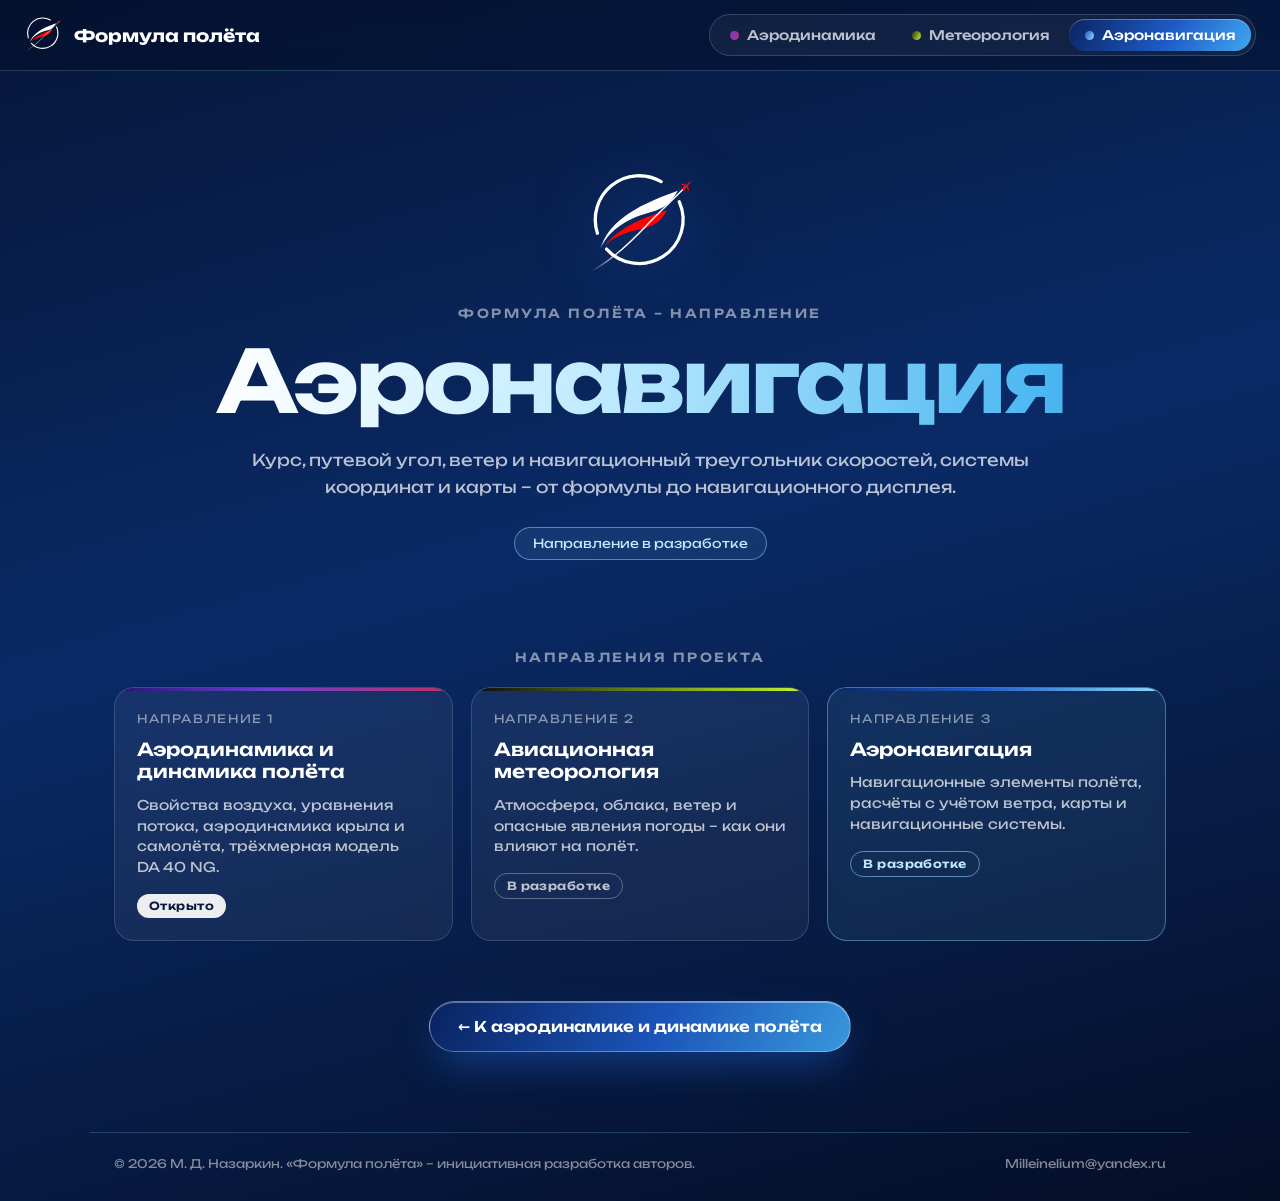
==== anav/index.html @ 2b766c02 "Add files via upload" ====
<!DOCTYPE html>
<html lang="ru">
<head>
<meta charset="utf-8">
<meta name="viewport" content="width=device-width, initial-scale=1, viewport-fit=cover">
<title>Формула полёта – Аэронавигация</title>
<meta name="author" content="М. Д. Назаркин">
<meta name="copyright" content="© 2026 М. Д. Назаркин">
<link rel="icon" type="image/svg+xml" href="data:image/svg+xml,%3Csvg%20xmlns%3D%22http%3A//www.w3.org/2000/svg%22%20viewBox%3D%2236%2070%20536%20536%22%3E%3Cdefs%3E%3ClinearGradient%20id%3D%22tf%22%20x1%3D%220%22%20y1%3D%221%22%20x2%3D%221%22%20y2%3D%220%22%3E%3Cstop%20offset%3D%220%22%20stop-color%3D%22%2329166F%22%20stop-opacity%3D%221%22/%3E%3Cstop%20offset%3D%22.3%22%20stop-color%3D%22%2329166F%22/%3E%3Cstop%20offset%3D%221%22%20stop-color%3D%22%2329166F%22/%3E%3C/linearGradient%3E%3C/defs%3E%3Crect%20x%3D%2236%22%20y%3D%2270%22%20width%3D%22536%22%20height%3D%22536%22%20rx%3D%22110%22%20fill%3D%22%23FFFFFF%22/%3E%3Cpath%20d%3D%22M%20495.5%20225.0%20A%20214%20214%200%200%201%20141.0%20455.2%22%20fill%3D%22none%22%20stroke%3D%22%2329166F%22%20stroke-width%3D%2230%22%20stroke-linecap%3D%22round%22/%3E%3Cpath%20d%3D%22M%2096.5%20378.1%20A%20214%20214%200%200%201%20407.0%20126.7%22%20fill%3D%22none%22%20stroke%3D%22%2329166F%22%20stroke-width%3D%2230%22%20stroke-linecap%3D%22round%22/%3E%3Cg%20transform%3D%22translate%28300%20312%29%20scale%28.8%29%20translate%28-305%20-326%29%22%3E%3Cpath%20d%3D%22M%2070%20500%20C%20118%20352%2C%20250%20252%2C%20540%20150%20C%20504%20214%2C%20466%20256%2C%20378%20280%20C%20244%20316%2C%20128%20380%2C%2070%20500%20Z%22%20fill%3D%22%2329166F%22/%3E%3Cpath%20d%3D%22M%2080%20504%20C%20150%20404%2C%20268%20330%2C%20474%20268%20C%20440%20332%2C%20396%20368%2C%20306%20386%20C%20206%20406%2C%20124%20444%2C%2080%20504%20Z%22%20fill%3D%22%23FC0402%22/%3E%3C/g%3E%3Cpath%20d%3D%22M%2060%20566%20C%20150%20520%2C%20250%20430%2C%20330%20346%20C%20400%20272%2C%20470%20210%2C%20526%20152%22%20fill%3D%22none%22%20stroke%3D%22url%28%23tf%29%22%20stroke-width%3D%2212%22%20stroke-linecap%3D%22round%22/%3E%3Cpath%20d%3D%22M%2052%200%20C%2048%20-4%2C%2040%20-6%2C%2030%20-6%20L%206%20-6%20L%20-14%20-42%20L%20-25%20-42%20L%20-12%20-6%20L%20-36%20-6%20L%20-46%20-21%20L%20-54%20-21%20L%20-48%20-4%20L%20-51%200%20L%20-48%204%20L%20-54%2021%20L%20-46%2021%20L%20-36%206%20L%20-12%206%20L%20-25%2042%20L%20-14%2042%20L%206%206%20L%2030%206%20C%2040%206%2C%2048%204%2C%2052%200%20Z%22%20fill%3D%22%23FC0402%22%20transform%3D%22translate%28532%20146%29%20rotate%28-46%29%20scale%280.72%29%22/%3E%3C/svg%3E">
<style>@font-face{font-family:"Unbounded";font-style:normal;font-weight:300;font-display:swap;src:url([data-uri]) format("woff2");unicode-range:U+0301,U+0400-045F,U+0490-0491,U+04B0-04B1,U+2116}@font-face{font-family:"Unbounded";font-style:normal;font-weight:300;font-display:swap;src:url([data-uri]) format("woff2");unicode-range:U+0000-00FF,U+0131,U+0152-0153,U+02BB-02BC,U+02C6,U+02DA,U+02DC,U+0304,U+0308,U+0329,U+2000-206F,U+20AC,U+2122,U+2191,U+2193,U+2212,U+2215,U+FEFF,U+FFFD}@font-face{font-family:"Unbounded";font-style:normal;font-weight:400;font-display:swap;src:url([data-uri]) format("woff2");unicode-range:U+0301,U+0400-045F,U+0490-0491,U+04B0-04B1,U+2116}@font-face{font-family:"Unbounded";font-style:normal;font-weight:400;font-display:swap;src:url([data-uri]) format("woff2");unicode-range:U+0000-00FF,U+0131,U+0152-0153,U+02BB-02BC,U+02C6,U+02DA,U+02DC,U+0304,U+0308,U+0329,U+2000-206F,U+20AC,U+2122,U+2191,U+2193,U+2212,U+2215,U+FEFF,U+FFFD}@font-face{font-family:"Unbounded";font-style:normal;font-weight:500;font-display:swap;src:url([data-uri]) format("woff2");unicode-range:U+0301,U+0400-045F,U+0490-0491,U+04B0-04B1,U+2116}@font-face{font-family:"Unbounded";font-style:normal;font-weight:500;font-display:swap;src:url([data-uri]) format("woff2");unicode-range:U+0000-00FF,U+0131,U+0152-0153,U+02BB-02BC,U+02C6,U+02DA,U+02DC,U+0304,U+0308,U+0329,U+2000-206F,U+20AC,U+2122,U+2191,U+2193,U+2212,U+2215,U+FEFF,U+FFFD}@font-face{font-family:"Unbounded";font-style:normal;font-weight:600;font-display:swap;src:url([data-uri]) format("woff2");unicode-range:U+0301,U+0400-045F,U+0490-0491,U+04B0-04B1,U+2116}@font-face{font-family:"Unbounded";font-style:normal;font-weight:600;font-display:swap;src:url([data-uri]) format("woff2");unicode-range:U+0000-00FF,U+0131,U+0152-0153,U+02BB-02BC,U+02C6,U+02DA,U+02DC,U+0304,U+0308,U+0329,U+2000-206F,U+20AC,U+2122,U+2191,U+2193,U+2212,U+2215,U+FEFF,U+FFFD}@font-face{font-family:"Unbounded";font-style:normal;font-weight:700;font-display:swap;src:url([data-uri]) format("woff2");unicode-range:U+0301,U+0400-045F,U+0490-0491,U+04B0-04B1,U+2116}@font-face{font-family:"Unbounded";font-style:normal;font-weight:700;font-display:swap;src:url([data-uri]) format("woff2");unicode-range:U+0000-00FF,U+0131,U+0152-0153,U+02BB-02BC,U+02C6,U+02DA,U+02DC,U+0304,U+0308,U+0329,U+2000-206F,U+20AC,U+2122,U+2191,U+2193,U+2212,U+2215,U+FEFF,U+FFFD}</style>
<style>
:root {
  --bg0: #040E26; --bg1: #0A2A66; --bg2: #061639;
  --ink: #FFFFFF; --ink2: rgba(255,255,255,.72); --ink3: rgba(255,255,255,.5);
  --sky: #8FDCFF; --blue: #1E5BC6; --line: rgba(143,220,255,.22);
  --head: "Unbounded", system-ui, sans-serif;
  color-scheme: dark;
}
* { box-sizing: border-box; }
html { background: var(--bg0); }
html, body { margin: 0; }
body { min-height: 100vh; background: linear-gradient(165deg, var(--bg2) 0%, var(--bg1) 45%, var(--bg0) 100%); color: var(--ink);
  font-family: var(--head); font-weight: 400; -webkit-font-smoothing: antialiased; overflow-x: hidden; }
.orb { position: fixed; z-index: -1; border-radius: 50%; filter: blur(70px); animation: orb 18s ease-in-out infinite alternate; pointer-events: none; }
.orb.a { width: 46vw; height: 46vw; left: -10vw; top: 6vh; background: radial-gradient(closest-side, rgba(110,205,255,.38), transparent); }
.orb.b { width: 38vw; height: 38vw; right: -8vw; top: 26vh; background: radial-gradient(closest-side, rgba(30,91,198,.6), transparent); animation-duration: 21s; }
.orb.c { width: 34vw; height: 34vw; left: 34vw; bottom: -12vw; background: radial-gradient(closest-side, rgba(143,220,255,.25), transparent); animation-duration: 25s; }
@keyframes orb { to { transform: translate(4vw, -3vh) scale(1.08); } }

header { display: flex; align-items: center; justify-content: space-between; gap: 16px; flex-wrap: wrap;
  padding: calc(14px + env(safe-area-inset-top, 0px)) max(24px, env(safe-area-inset-right, 0px)) 14px max(24px, env(safe-area-inset-left, 0px));
  border-bottom: 1px solid var(--line); background: rgba(4,14,38,.45); -webkit-backdrop-filter: blur(10px); backdrop-filter: blur(10px); }
.brand { display: flex; align-items: center; gap: 12px; color: var(--ink); text-decoration: none; font-weight: 700; font-size: 1.05rem; }
.brand svg { width: 38px; height: 38px; }
.dirs { display: flex; gap: 4px; padding: 4px; border-radius: 999px; border: 1px solid rgba(255,255,255,.16); background: rgba(255,255,255,.05); flex-wrap: wrap; }
.dirs a { display: inline-flex; align-items: center; gap: 8px; padding: 8px 16px; border-radius: 999px; color: var(--ink2); text-decoration: none; font-size: .82rem; font-weight: 500; transition: background .25s, color .25s; }
.dirs a i { width: 9px; height: 9px; border-radius: 50%; }
.dirs a[data-d="aero"] i { background: linear-gradient(120deg, #6A3FD1, #C0306A); }
.dirs a[data-d="meteo"] i { background: linear-gradient(120deg, #26300F, #C6F432); }
.dirs a[data-d="anav"] i { background: linear-gradient(120deg, #1E5BC6, #8FDCFF); }
.dirs a:hover { color: var(--ink); background: rgba(255,255,255,.08); }
.dirs a[aria-current="page"] { color: #FFFFFF; background: linear-gradient(120deg, #0A2463 0%, #1E5BC6 55%, #3FA7EE 100%); box-shadow: inset 0 1px 0 rgba(255,255,255,.3); }
.dirs a:focus-visible, .brand:focus-visible, .card:focus-visible, .back:focus-visible { outline: 2px solid var(--sky); outline-offset: 3px; }

main { max-width: 1100px; margin: 0 auto; padding: clamp(60px, 11vh, 130px) max(24px, env(safe-area-inset-right, 0px)) 80px max(24px, env(safe-area-inset-left, 0px)); text-align: center; }
.mark { width: 110px; height: 110px; margin: 0 auto 26px; color: #FFFFFF; filter: drop-shadow(0 10px 30px rgba(30,91,198,.6)); }
.mark svg { width: 100%; height: 100%; }
.kick { margin: 0; font-size: .78rem; font-weight: 600; letter-spacing: .2em; text-transform: uppercase; color: var(--ink3); }
h1 { margin: 16px 0 22px; font-weight: 700; font-size: clamp(1.8rem, 8.2vw, 5.4rem); line-height: 1.02; letter-spacing: -.035em; text-wrap: balance; }
h1 span { background-image: linear-gradient(95deg, #FFFFFF 0%, #BFEBFF 45%, #45B4F0 100%); -webkit-background-clip: text; background-clip: text; color: transparent; }
.lead { margin: 0 auto 26px; max-width: 52ch; font-size: 1.02rem; line-height: 1.65; color: var(--ink2); }
.soon { display: inline-block; margin: 0; padding: 8px 18px; border-radius: 999px; font-size: .78rem; border: 1px solid rgba(143,220,255,.5); background: rgba(143,220,255,.08); color: #BFEBFF; }

.grid-h { margin: 90px 0 22px; font-size: .78rem; font-weight: 600; letter-spacing: .2em; text-transform: uppercase; color: var(--ink3); }
.cards { display: grid; grid-template-columns: repeat(3, minmax(0, 1fr)); gap: 18px; text-align: left; }
.card { position: relative; display: grid; gap: 12px; align-content: start; padding: 24px 22px 22px; border-radius: 20px; text-decoration: none; color: var(--ink);
  background: rgba(255,255,255,.055); border: 1px solid rgba(255,255,255,.14); -webkit-backdrop-filter: blur(8px); backdrop-filter: blur(8px);
  transition: transform .3s ease, border-color .3s ease, background .3s ease; overflow: hidden; }
.card::before { content: ""; position: absolute; left: 0; right: 0; top: 0; height: 3px; background: var(--g); }
.card[data-d="aero"] { --g: linear-gradient(90deg, #2A1478, #6A3FD1 45%, #C0306A); }
.card[data-d="meteo"] { --g: linear-gradient(90deg, #0B0B0C, #8DB51C 70%, #C6F432); }
.card[data-d="anav"] { --g: linear-gradient(90deg, #0A2463, #1E5BC6 45%, #8FDCFF); border-color: rgba(143,220,255,.4); background: rgba(143,220,255,.08); }
a.card:hover { transform: translateY(-3px); border-color: rgba(255,255,255,.3); background: rgba(255,255,255,.08); }
.card .n { font-size: .72rem; letter-spacing: .14em; text-transform: uppercase; color: var(--ink3); }
.card h2 { margin: 0; font-size: 1.12rem; font-weight: 600; line-height: 1.25; }
.card p { margin: 0; font-size: .84rem; line-height: 1.55; color: var(--ink2); }
.st { justify-self: start; margin-top: 4px; padding: 5px 12px; border-radius: 999px; font-size: .7rem; font-weight: 600; letter-spacing: .04em; }
.st.open { background: rgba(255,255,255,.92); color: #0A1A3A; }
.st.dev { border: 1px solid rgba(255,255,255,.3); color: var(--ink2); }
.card[data-d="anav"] .st.dev { border-color: rgba(143,220,255,.55); color: #BFEBFF; }

.back { display: inline-flex; align-items: center; gap: 10px; margin-top: 60px; padding: 15px 28px; border-radius: 999px; color: #FFFFFF; text-decoration: none; font-weight: 600; font-size: .92rem;
  background: linear-gradient(120deg, rgba(10,36,99,.9), rgba(30,91,198,.9) 55%, rgba(63,167,238,.9)); border: 1px solid rgba(255,255,255,.35);
  box-shadow: inset 0 1px 0 rgba(255,255,255,.35), 0 16px 40px -10px rgba(30,91,198,.7); transition: transform .3s ease; }
.back:hover { transform: translateY(-2px); }

footer { max-width: 1100px; margin: 0 auto; padding: 22px max(24px, env(safe-area-inset-right, 0px)) calc(28px + env(safe-area-inset-bottom, 0px)) max(24px, env(safe-area-inset-left, 0px));
  border-top: 1px solid var(--line); display: flex; justify-content: space-between; gap: 12px; flex-wrap: wrap; font-size: .74rem; line-height: 1.5; color: var(--ink3); }
footer span:last-child { user-select: all; }

@media (max-width: 860px) { .cards { grid-template-columns: 1fr; } .grid-h { margin-top: 64px; } }
@media (prefers-reduced-motion: reduce) { .orb { animation: none; } .card, .back { transition: none; } }
</style>
</head>
<body>
<div class="orb a" aria-hidden="true"></div><div class="orb b" aria-hidden="true"></div><div class="orb c" aria-hidden="true"></div>
<header>
  <a class="brand" href="../"><svg class="logo-mark" role="img" aria-label="Логотип «Формула полёта»" xmlns="http://www.w3.org/2000/svg" viewBox="36 70 536 536"><defs><linearGradient id="ts" x1="0" y1="1" x2="1" y2="0"><stop offset="0" stop-color="currentColor" stop-opacity="0"/><stop offset=".3" stop-color="currentColor"/><stop offset="1" stop-color="currentColor"/></linearGradient></defs><path d="M 495.5 225.0 A 214 214 0 0 1 141.0 455.2" fill="none" stroke="currentColor" stroke-width="16" stroke-linecap="round"/><path d="M 96.5 378.1 A 214 214 0 0 1 407.0 126.7" fill="none" stroke="currentColor" stroke-width="16" stroke-linecap="round"/><g transform="translate(300 312) scale(.8) translate(-305 -326)"><path d="M 70 500 C 118 352, 250 252, 540 150 C 504 214, 466 256, 378 280 C 244 316, 128 380, 70 500 Z" fill="currentColor"/><path d="M 80 504 C 150 404, 268 330, 474 268 C 440 332, 396 368, 306 386 C 206 406, 124 444, 80 504 Z" fill="#FC0402"/></g><path d="M 60 566 C 150 520, 250 430, 330 346 C 400 272, 470 210, 526 152" fill="none" stroke="url(#ts)" stroke-width="7" stroke-linecap="round"/><path d="M 52 0 C 48 -4, 40 -6, 30 -6 L 6 -6 L -14 -42 L -25 -42 L -12 -6 L -36 -6 L -46 -21 L -54 -21 L -48 -4 L -51 0 L -48 4 L -54 21 L -46 21 L -36 6 L -12 6 L -25 42 L -14 42 L 6 6 L 30 6 C 40 6, 48 4, 52 0 Z" fill="#FC0402" transform="translate(532 146) rotate(-46) scale(0.55)"/></svg><span>Формула полёта</span></a>
  <nav class="dirs" aria-label="Направления">
    <a data-d="aero" href="../"><i aria-hidden="true"></i>Аэродинамика</a>
    <a data-d="meteo" href="../meteo/"><i aria-hidden="true"></i>Метеорология</a>
    <a data-d="anav" href="./" aria-current="page"><i aria-hidden="true"></i>Аэронавигация</a>
  </nav>
</header>
<main>
  <div class="mark" aria-hidden="true"><svg class="logo-mark" role="img" aria-label="Логотип «Формула полёта»" xmlns="http://www.w3.org/2000/svg" viewBox="36 70 536 536"><defs><linearGradient id="tm" x1="0" y1="1" x2="1" y2="0"><stop offset="0" stop-color="currentColor" stop-opacity="0"/><stop offset=".3" stop-color="currentColor"/><stop offset="1" stop-color="currentColor"/></linearGradient></defs><path d="M 495.5 225.0 A 214 214 0 0 1 141.0 455.2" fill="none" stroke="currentColor" stroke-width="16" stroke-linecap="round"/><path d="M 96.5 378.1 A 214 214 0 0 1 407.0 126.7" fill="none" stroke="currentColor" stroke-width="16" stroke-linecap="round"/><g transform="translate(300 312) scale(.8) translate(-305 -326)"><path d="M 70 500 C 118 352, 250 252, 540 150 C 504 214, 466 256, 378 280 C 244 316, 128 380, 70 500 Z" fill="currentColor"/><path d="M 80 504 C 150 404, 268 330, 474 268 C 440 332, 396 368, 306 386 C 206 406, 124 444, 80 504 Z" fill="#FC0402"/></g><path d="M 60 566 C 150 520, 250 430, 330 346 C 400 272, 470 210, 526 152" fill="none" stroke="url(#tm)" stroke-width="7" stroke-linecap="round"/><path d="M 52 0 C 48 -4, 40 -6, 30 -6 L 6 -6 L -14 -42 L -25 -42 L -12 -6 L -36 -6 L -46 -21 L -54 -21 L -48 -4 L -51 0 L -48 4 L -54 21 L -46 21 L -36 6 L -12 6 L -25 42 L -14 42 L 6 6 L 30 6 C 40 6, 48 4, 52 0 Z" fill="#FC0402" transform="translate(532 146) rotate(-46) scale(0.55)"/></svg></div>
  <p class="kick">Формула полёта – направление</p>
  <h1><span>Аэронавигация</span></h1>
  <p class="lead">Курс, путевой угол, ветер и навигационный треугольник скоростей, системы координат и карты – от формулы до навигационного дисплея.</p>
  <p class="soon">Направление в разработке</p>

  <p class="grid-h">Направления проекта</p>
  <div class="cards">
    <a class="card" data-d="aero" href="../">
      <span class="n">Направление 1</span>
      <h2>Аэродинамика и динамика полёта</h2>
      <p>Свойства воздуха, уравнения потока, аэродинамика крыла и самолёта, трёхмерная модель DA&nbsp;40&nbsp;NG.</p>
      <span class="st open">Открыто</span>
    </a>
    <a class="card" data-d="meteo" href="../meteo/">
      <span class="n">Направление 2</span>
      <h2>Авиационная метеорология</h2>
      <p>Атмосфера, облака, ветер и опасные явления погоды – как они влияют на полёт.</p>
      <span class="st dev">В разработке</span>
    </a>
    <div class="card" data-d="anav">
      <span class="n">Направление 3</span>
      <h2>Аэронавигация</h2>
      <p>Навигационные элементы полёта, расчёты с учётом ветра, карты и навигационные системы.</p>
      <span class="st dev">В разработке</span>
    </div>
  </div>

  <a class="back" href="../">← К аэродинамике и динамике полёта</a>
</main>
<footer>
  <span>© 2026 М.&nbsp;Д.&nbsp;Назаркин. «Формула полёта» – инициативная разработка авторов.</span>
  <span>Milleinelium@yandex.ru</span>
</footer>
</body>
</html>
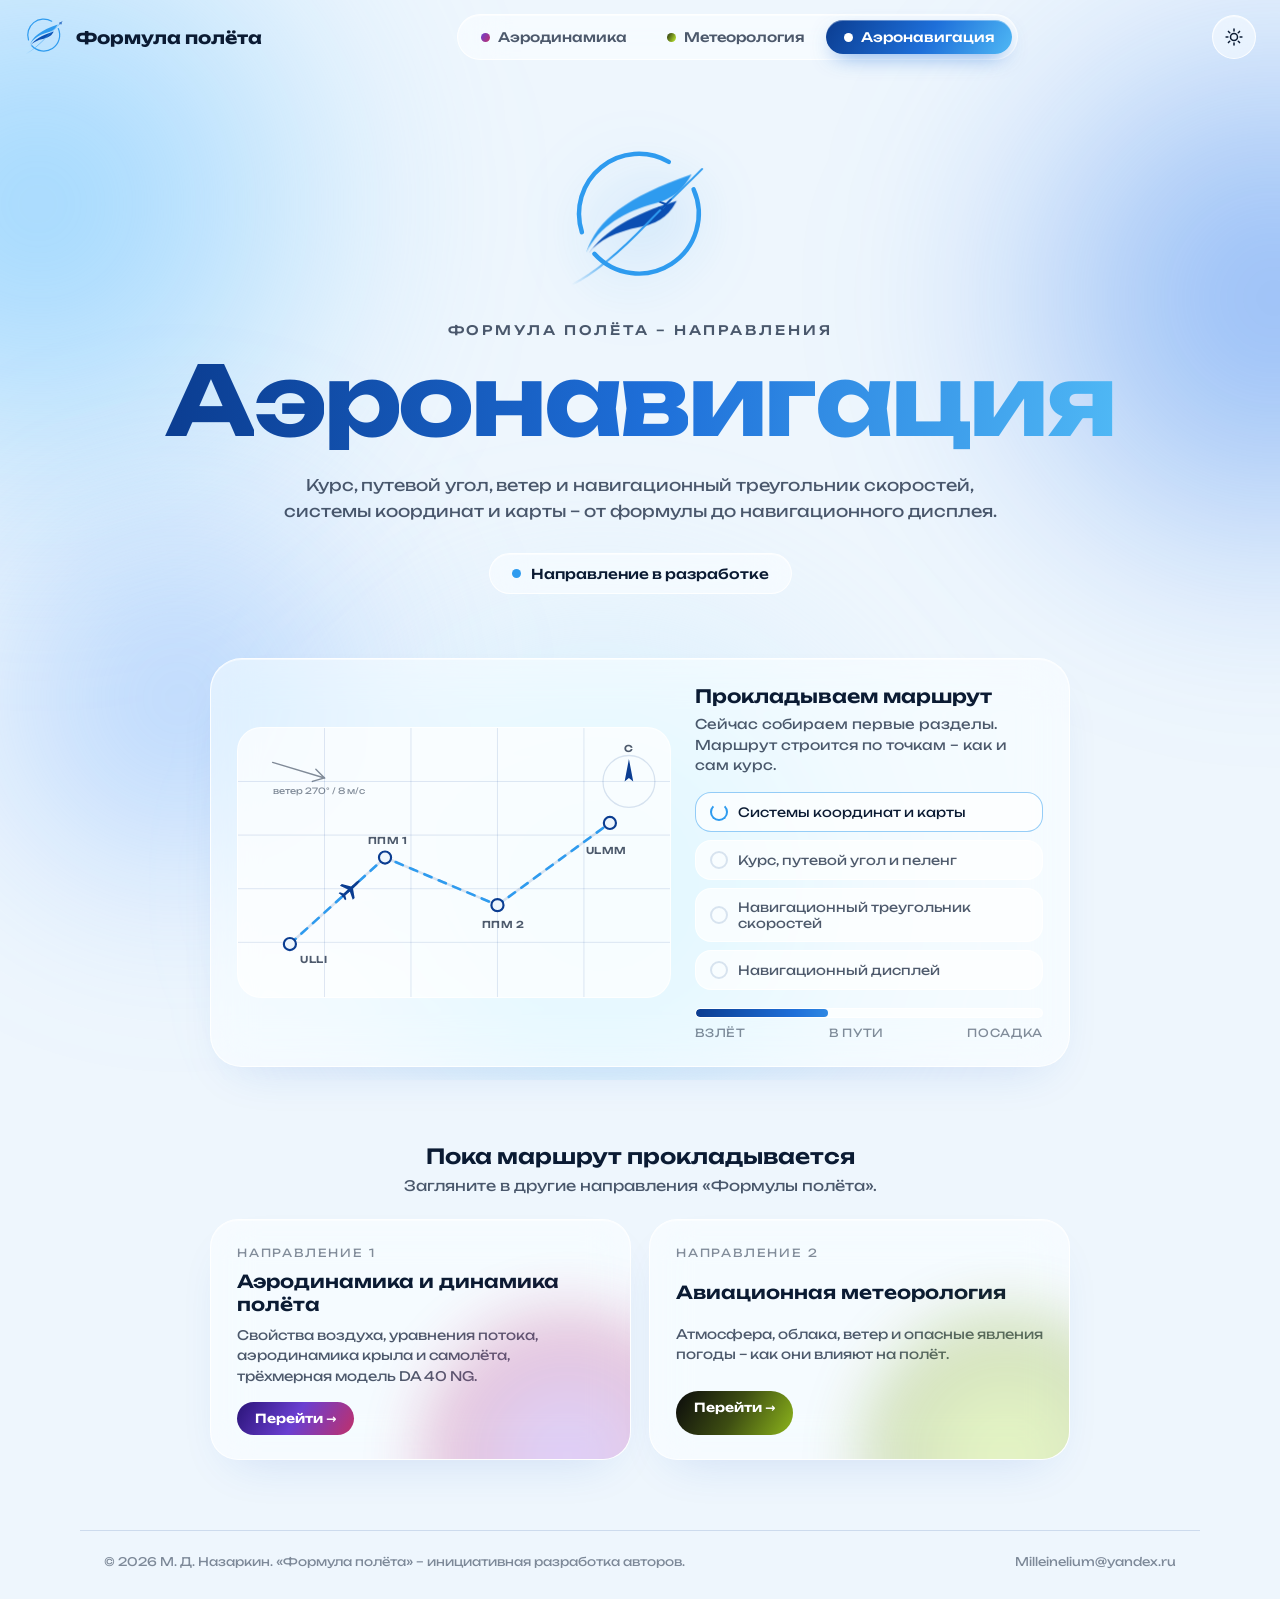
==== commit 5fbee910: "Add files via upload" ====
--- a/anav/index.html
+++ b/anav/index.html
@@ -3,129 +3,238 @@
 <head>
 <meta charset="utf-8">
 <meta name="viewport" content="width=device-width, initial-scale=1, viewport-fit=cover">
-<title>Формула полёта – Аэронавигация</title>
+<title>Формула полёта</title>
 <meta name="author" content="М. Д. Назаркин">
 <meta name="copyright" content="© 2026 М. Д. Назаркин">
+<script>try { var fpT = localStorage.getItem('fp-theme'); if (fpT === 'dark' || fpT === 'light') document.documentElement.dataset.theme = fpT; } catch (e) {}</script>
 <link rel="icon" type="image/svg+xml" href="data:image/svg+xml,%3Csvg%20xmlns%3D%22http%3A//www.w3.org/2000/svg%22%20viewBox%3D%2236%2070%20536%20536%22%3E%3Cdefs%3E%3ClinearGradient%20id%3D%22tf%22%20x1%3D%220%22%20y1%3D%221%22%20x2%3D%221%22%20y2%3D%220%22%3E%3Cstop%20offset%3D%220%22%20stop-color%3D%22%2329166F%22%20stop-opacity%3D%221%22/%3E%3Cstop%20offset%3D%22.3%22%20stop-color%3D%22%2329166F%22/%3E%3Cstop%20offset%3D%221%22%20stop-color%3D%22%2329166F%22/%3E%3C/linearGradient%3E%3C/defs%3E%3Crect%20x%3D%2236%22%20y%3D%2270%22%20width%3D%22536%22%20height%3D%22536%22%20rx%3D%22110%22%20fill%3D%22%23FFFFFF%22/%3E%3Cpath%20d%3D%22M%20495.5%20225.0%20A%20214%20214%200%200%201%20141.0%20455.2%22%20fill%3D%22none%22%20stroke%3D%22%2329166F%22%20stroke-width%3D%2230%22%20stroke-linecap%3D%22round%22/%3E%3Cpath%20d%3D%22M%2096.5%20378.1%20A%20214%20214%200%200%201%20407.0%20126.7%22%20fill%3D%22none%22%20stroke%3D%22%2329166F%22%20stroke-width%3D%2230%22%20stroke-linecap%3D%22round%22/%3E%3Cg%20transform%3D%22translate%28300%20312%29%20scale%28.8%29%20translate%28-305%20-326%29%22%3E%3Cpath%20d%3D%22M%2070%20500%20C%20118%20352%2C%20250%20252%2C%20540%20150%20C%20504%20214%2C%20466%20256%2C%20378%20280%20C%20244%20316%2C%20128%20380%2C%2070%20500%20Z%22%20fill%3D%22%2329166F%22/%3E%3Cpath%20d%3D%22M%2080%20504%20C%20150%20404%2C%20268%20330%2C%20474%20268%20C%20440%20332%2C%20396%20368%2C%20306%20386%20C%20206%20406%2C%20124%20444%2C%2080%20504%20Z%22%20fill%3D%22%23FC0402%22/%3E%3C/g%3E%3Cpath%20d%3D%22M%2060%20566%20C%20150%20520%2C%20250%20430%2C%20330%20346%20C%20400%20272%2C%20470%20210%2C%20526%20152%22%20fill%3D%22none%22%20stroke%3D%22url%28%23tf%29%22%20stroke-width%3D%2212%22%20stroke-linecap%3D%22round%22/%3E%3Cpath%20d%3D%22M%2052%200%20C%2048%20-4%2C%2040%20-6%2C%2030%20-6%20L%206%20-6%20L%20-14%20-42%20L%20-25%20-42%20L%20-12%20-6%20L%20-36%20-6%20L%20-46%20-21%20L%20-54%20-21%20L%20-48%20-4%20L%20-51%200%20L%20-48%204%20L%20-54%2021%20L%20-46%2021%20L%20-36%206%20L%20-12%206%20L%20-25%2042%20L%20-14%2042%20L%206%206%20L%2030%206%20C%2040%206%2C%2048%204%2C%2052%200%20Z%22%20fill%3D%22%23FC0402%22%20transform%3D%22translate%28532%20146%29%20rotate%28-46%29%20scale%280.72%29%22/%3E%3C/svg%3E">
 <style>@font-face{font-family:"Unbounded";font-style:normal;font-weight:300;font-display:swap;src:url([data-uri]) format("woff2");unicode-range:U+0301,U+0400-045F,U+0490-0491,U+04B0-04B1,U+2116}@font-face{font-family:"Unbounded";font-style:normal;font-weight:300;font-display:swap;src:url([data-uri]) format("woff2");unicode-range:U+0000-00FF,U+0131,U+0152-0153,U+02BB-02BC,U+02C6,U+02DA,U+02DC,U+0304,U+0308,U+0329,U+2000-206F,U+20AC,U+2122,U+2191,U+2193,U+2212,U+2215,U+FEFF,U+FFFD}@font-face{font-family:"Unbounded";font-style:normal;font-weight:400;font-display:swap;src:url([data-uri]) format("woff2");unicode-range:U+0301,U+0400-045F,U+0490-0491,U+04B0-04B1,U+2116}@font-face{font-family:"Unbounded";font-style:normal;font-weight:400;font-display:swap;src:url([data-uri]) format("woff2");unicode-range:U+0000-00FF,U+0131,U+0152-0153,U+02BB-02BC,U+02C6,U+02DA,U+02DC,U+0304,U+0308,U+0329,U+2000-206F,U+20AC,U+2122,U+2191,U+2193,U+2212,U+2215,U+FEFF,U+FFFD}@font-face{font-family:"Unbounded";font-style:normal;font-weight:500;font-display:swap;src:url([data-uri]) format("woff2");unicode-range:U+0301,U+0400-045F,U+0490-0491,U+04B0-04B1,U+2116}@font-face{font-family:"Unbounded";font-style:normal;font-weight:500;font-display:swap;src:url([data-uri]) format("woff2");unicode-range:U+0000-00FF,U+0131,U+0152-0153,U+02BB-02BC,U+02C6,U+02DA,U+02DC,U+0304,U+0308,U+0329,U+2000-206F,U+20AC,U+2122,U+2191,U+2193,U+2212,U+2215,U+FEFF,U+FFFD}@font-face{font-family:"Unbounded";font-style:normal;font-weight:600;font-display:swap;src:url([data-uri]) format("woff2");unicode-range:U+0301,U+0400-045F,U+0490-0491,U+04B0-04B1,U+2116}@font-face{font-family:"Unbounded";font-style:normal;font-weight:600;font-display:swap;src:url([data-uri]) format("woff2");unicode-range:U+0000-00FF,U+0131,U+0152-0153,U+02BB-02BC,U+02C6,U+02DA,U+02DC,U+0304,U+0308,U+0329,U+2000-206F,U+20AC,U+2122,U+2191,U+2193,U+2212,U+2215,U+FEFF,U+FFFD}@font-face{font-family:"Unbounded";font-style:normal;font-weight:700;font-display:swap;src:url([data-uri]) format("woff2");unicode-range:U+0301,U+0400-045F,U+0490-0491,U+04B0-04B1,U+2116}@font-face{font-family:"Unbounded";font-style:normal;font-weight:700;font-display:swap;src:url([data-uri]) format("woff2");unicode-range:U+0000-00FF,U+0131,U+0152-0153,U+02BB-02BC,U+02C6,U+02DA,U+02DC,U+0304,U+0308,U+0329,U+2000-206F,U+20AC,U+2122,U+2191,U+2193,U+2212,U+2215,U+FEFF,U+FFFD}</style>
 <style>
+/* Аэронавигация: светлое «жидкое стекло» на подвижном небесно-синем градиенте */
 :root {
-  --bg0: #040E26; --bg1: #0A2A66; --bg2: #061639;
-  --ink: #FFFFFF; --ink2: rgba(255,255,255,.72); --ink3: rgba(255,255,255,.5);
-  --sky: #8FDCFF; --blue: #1E5BC6; --line: rgba(143,220,255,.22);
-  --head: "Unbounded", system-ui, sans-serif;
-  color-scheme: dark;
+  --bg: #EEF6FD; --ink: #0B1B33; --ink2: rgba(11,27,51,.72); --ink3: rgba(11,27,51,.5);
+  --sky: #2E9BEF; --deep: #0B3D91; --lacc: #0B4FB3; --line: rgba(11,61,145,.14);
+  --glass: rgba(255,255,255,.52); --glass2: rgba(255,255,255,.7); --edge: rgba(255,255,255,.85); --shadow: rgba(30,91,198,.18);
+  --b1: rgba(120,200,255,.75); --b2: rgba(46,123,239,.55); --b3: rgba(190,232,255,.9); --b4: rgba(90,160,255,.45);
+  --t1: #0B3D91; --t2: #1E6FD9; --t3: #4FB8F5;
+  --head: "Unbounded", system-ui, -apple-system, sans-serif;
 }
+@media (prefers-color-scheme: dark) { :root:not([data-theme="light"]) {
+  --bg: #050E22; --ink: #F2F7FF; --ink2: rgba(242,247,255,.74); --ink3: rgba(242,247,255,.5);
+  --sky: #6CC4FF; --deep: #BFE6FF; --lacc: #BFE6FF; --line: rgba(143,220,255,.18);
+  --glass: rgba(20,40,80,.42); --glass2: rgba(30,60,110,.55); --edge: rgba(160,210,255,.28); --shadow: rgba(0,0,0,.45);
+  --b1: rgba(30,110,220,.6); --b2: rgba(20,60,160,.7); --b3: rgba(80,170,255,.35); --b4: rgba(10,40,110,.8);
+  --t1: #FFFFFF; --t2: #BFE6FF; --t3: #5BB8FF; color-scheme: dark } }
+:root[data-theme="dark"] {
+  --bg: #050E22; --ink: #F2F7FF; --ink2: rgba(242,247,255,.74); --ink3: rgba(242,247,255,.5);
+  --sky: #6CC4FF; --deep: #BFE6FF; --lacc: #BFE6FF; --line: rgba(143,220,255,.18);
+  --glass: rgba(20,40,80,.42); --glass2: rgba(30,60,110,.55); --edge: rgba(160,210,255,.28); --shadow: rgba(0,0,0,.45);
+  --b1: rgba(30,110,220,.6); --b2: rgba(20,60,160,.7); --b3: rgba(80,170,255,.35); --b4: rgba(10,40,110,.8);
+  --t1: #FFFFFF; --t2: #BFE6FF; --t3: #5BB8FF; color-scheme: dark }
 * { box-sizing: border-box; }
-html { background: var(--bg0); }
-html, body { margin: 0; }
-body { min-height: 100vh; background: linear-gradient(165deg, var(--bg2) 0%, var(--bg1) 45%, var(--bg0) 100%); color: var(--ink);
-  font-family: var(--head); font-weight: 400; -webkit-font-smoothing: antialiased; overflow-x: hidden; }
-.orb { position: fixed; z-index: -1; border-radius: 50%; filter: blur(70px); animation: orb 18s ease-in-out infinite alternate; pointer-events: none; }
-.orb.a { width: 46vw; height: 46vw; left: -10vw; top: 6vh; background: radial-gradient(closest-side, rgba(110,205,255,.38), transparent); }
-.orb.b { width: 38vw; height: 38vw; right: -8vw; top: 26vh; background: radial-gradient(closest-side, rgba(30,91,198,.6), transparent); animation-duration: 21s; }
-.orb.c { width: 34vw; height: 34vw; left: 34vw; bottom: -12vw; background: radial-gradient(closest-side, rgba(143,220,255,.25), transparent); animation-duration: 25s; }
-@keyframes orb { to { transform: translate(4vw, -3vh) scale(1.08); } }
-
-header { display: flex; align-items: center; justify-content: space-between; gap: 16px; flex-wrap: wrap;
-  padding: calc(14px + env(safe-area-inset-top, 0px)) max(24px, env(safe-area-inset-right, 0px)) 14px max(24px, env(safe-area-inset-left, 0px));
-  border-bottom: 1px solid var(--line); background: rgba(4,14,38,.45); -webkit-backdrop-filter: blur(10px); backdrop-filter: blur(10px); }
+html { background: var(--bg); }
+body { margin: 0; min-height: 100vh; background: transparent; color: var(--ink); font-family: var(--head); -webkit-font-smoothing: antialiased; overflow-x: hidden; }
+
+/* подвижный градиент */
+.sky { position: fixed; inset: -20%; z-index: -1; overflow: hidden; pointer-events: none; }
+.sky i { position: absolute; border-radius: 50%; filter: blur(80px); will-change: transform; }
+.sky i:nth-child(1) { width: 60vmax; height: 60vmax; left: -5%; top: 0; background: radial-gradient(closest-side, var(--b1), transparent); animation: d1 22s ease-in-out infinite alternate; }
+.sky i:nth-child(2) { width: 55vmax; height: 55vmax; right: -5%; top: 10%; background: radial-gradient(closest-side, var(--b2), transparent); animation: d2 26s ease-in-out infinite alternate; }
+.sky i:nth-child(3) { width: 50vmax; height: 50vmax; left: 30%; bottom: -10%; background: radial-gradient(closest-side, var(--b3), transparent); animation: d3 19s ease-in-out infinite alternate; }
+.sky i:nth-child(4) { width: 40vmax; height: 40vmax; left: 10%; bottom: 10%; background: radial-gradient(closest-side, var(--b4), transparent); animation: d4 30s ease-in-out infinite alternate; }
+@keyframes d1 { to { transform: translate(18vw, 12vh) scale(1.15); } }
+@keyframes d2 { to { transform: translate(-20vw, 16vh) scale(.9); } }
+@keyframes d3 { to { transform: translate(-14vw, -18vh) scale(1.2); } }
+@keyframes d4 { to { transform: translate(22vw, -10vh) scale(1.1); } }
+
+/* стекло */
+.glass { background: var(--glass); border: 1px solid var(--edge); -webkit-backdrop-filter: blur(22px) saturate(1.5); backdrop-filter: blur(22px) saturate(1.5);
+  box-shadow: inset 0 1px 0 rgba(255,255,255,.55), 0 20px 50px -24px var(--shadow); }
+
+header { position: sticky; top: env(safe-area-inset-top, 0px); z-index: 5; display: flex; align-items: center; justify-content: space-between; gap: 14px; flex-wrap: wrap;
+  padding: 14px max(24px, env(safe-area-inset-right, 0px)) 14px max(24px, env(safe-area-inset-left, 0px)); }
 .brand { display: flex; align-items: center; gap: 12px; color: var(--ink); text-decoration: none; font-weight: 700; font-size: 1.05rem; }
-.brand svg { width: 38px; height: 38px; }
-.dirs { display: flex; gap: 4px; padding: 4px; border-radius: 999px; border: 1px solid rgba(255,255,255,.16); background: rgba(255,255,255,.05); flex-wrap: wrap; }
-.dirs a { display: inline-flex; align-items: center; gap: 8px; padding: 8px 16px; border-radius: 999px; color: var(--ink2); text-decoration: none; font-size: .82rem; font-weight: 500; transition: background .25s, color .25s; }
+.brand svg { width: 40px; height: 40px; color: var(--sky); }
+.dirs { display: flex; gap: 4px; padding: 5px; border-radius: 999px; flex-wrap: wrap; }
+.dirs a { display: inline-flex; align-items: center; gap: 8px; padding: 9px 18px; border-radius: 999px; color: var(--ink2); text-decoration: none; font-size: .82rem; font-weight: 500; transition: background .3s, color .3s; }
 .dirs a i { width: 9px; height: 9px; border-radius: 50%; }
 .dirs a[data-d="aero"] i { background: linear-gradient(120deg, #6A3FD1, #C0306A); }
 .dirs a[data-d="meteo"] i { background: linear-gradient(120deg, #26300F, #C6F432); }
-.dirs a[data-d="anav"] i { background: linear-gradient(120deg, #1E5BC6, #8FDCFF); }
-.dirs a:hover { color: var(--ink); background: rgba(255,255,255,.08); }
-.dirs a[aria-current="page"] { color: #FFFFFF; background: linear-gradient(120deg, #0A2463 0%, #1E5BC6 55%, #3FA7EE 100%); box-shadow: inset 0 1px 0 rgba(255,255,255,.3); }
-.dirs a:focus-visible, .brand:focus-visible, .card:focus-visible, .back:focus-visible { outline: 2px solid var(--sky); outline-offset: 3px; }
-
-main { max-width: 1100px; margin: 0 auto; padding: clamp(60px, 11vh, 130px) max(24px, env(safe-area-inset-right, 0px)) 80px max(24px, env(safe-area-inset-left, 0px)); text-align: center; }
-.mark { width: 110px; height: 110px; margin: 0 auto 26px; color: #FFFFFF; filter: drop-shadow(0 10px 30px rgba(30,91,198,.6)); }
+.dirs a[data-d="anav"] i { background: #FFFFFF; }
+.dirs a:hover { color: var(--ink); background: var(--glass2); }
+.dirs a[aria-current="page"] { color: #FFFFFF; background: linear-gradient(120deg, #0B3D91, #1E6FD9 55%, #4FB8F5); box-shadow: inset 0 1px 0 rgba(255,255,255,.35), 0 8px 22px -8px rgba(30,111,217,.7); }
+.tbtn { width: 44px; height: 44px; border-radius: 50%; display: grid; place-items: center; cursor: pointer; color: var(--ink); padding: 0; }
+.tbtn svg { width: 20px; height: 20px; }
+:focus-visible { outline: 2px solid var(--sky); outline-offset: 3px; }
+
+main { max-width: 1120px; margin: 0 auto; padding: clamp(40px, 8vh, 96px) max(20px, env(safe-area-inset-right, 0px)) 70px max(20px, env(safe-area-inset-left, 0px)); text-align: center; }
+.mark { width: 150px; height: 150px; margin: 0 auto 26px; color: var(--sky); filter: drop-shadow(0 14px 30px rgba(46,155,239,.35)); }
 .mark svg { width: 100%; height: 100%; }
-.kick { margin: 0; font-size: .78rem; font-weight: 600; letter-spacing: .2em; text-transform: uppercase; color: var(--ink3); }
-h1 { margin: 16px 0 22px; font-weight: 700; font-size: clamp(1.8rem, 8.2vw, 5.4rem); line-height: 1.02; letter-spacing: -.035em; text-wrap: balance; }
-h1 span { background-image: linear-gradient(95deg, #FFFFFF 0%, #BFEBFF 45%, #45B4F0 100%); -webkit-background-clip: text; background-clip: text; color: transparent; }
-.lead { margin: 0 auto 26px; max-width: 52ch; font-size: 1.02rem; line-height: 1.65; color: var(--ink2); }
-.soon { display: inline-block; margin: 0; padding: 8px 18px; border-radius: 999px; font-size: .78rem; border: 1px solid rgba(143,220,255,.5); background: rgba(143,220,255,.08); color: #BFEBFF; }
-
-.grid-h { margin: 90px 0 22px; font-size: .78rem; font-weight: 600; letter-spacing: .2em; text-transform: uppercase; color: var(--ink3); }
-.cards { display: grid; grid-template-columns: repeat(3, minmax(0, 1fr)); gap: 18px; text-align: left; }
-.card { position: relative; display: grid; gap: 12px; align-content: start; padding: 24px 22px 22px; border-radius: 20px; text-decoration: none; color: var(--ink);
-  background: rgba(255,255,255,.055); border: 1px solid rgba(255,255,255,.14); -webkit-backdrop-filter: blur(8px); backdrop-filter: blur(8px);
-  transition: transform .3s ease, border-color .3s ease, background .3s ease; overflow: hidden; }
-.card::before { content: ""; position: absolute; left: 0; right: 0; top: 0; height: 3px; background: var(--g); }
-.card[data-d="aero"] { --g: linear-gradient(90deg, #2A1478, #6A3FD1 45%, #C0306A); }
-.card[data-d="meteo"] { --g: linear-gradient(90deg, #0B0B0C, #8DB51C 70%, #C6F432); }
-.card[data-d="anav"] { --g: linear-gradient(90deg, #0A2463, #1E5BC6 45%, #8FDCFF); border-color: rgba(143,220,255,.4); background: rgba(143,220,255,.08); }
-a.card:hover { transform: translateY(-3px); border-color: rgba(255,255,255,.3); background: rgba(255,255,255,.08); }
-.card .n { font-size: .72rem; letter-spacing: .14em; text-transform: uppercase; color: var(--ink3); }
-.card h2 { margin: 0; font-size: 1.12rem; font-weight: 600; line-height: 1.25; }
-.card p { margin: 0; font-size: .84rem; line-height: 1.55; color: var(--ink2); }
-.st { justify-self: start; margin-top: 4px; padding: 5px 12px; border-radius: 999px; font-size: .7rem; font-weight: 600; letter-spacing: .04em; }
-.st.open { background: rgba(255,255,255,.92); color: #0A1A3A; }
-.st.dev { border: 1px solid rgba(255,255,255,.3); color: var(--ink2); }
-.card[data-d="anav"] .st.dev { border-color: rgba(143,220,255,.55); color: #BFEBFF; }
-
-.back { display: inline-flex; align-items: center; gap: 10px; margin-top: 60px; padding: 15px 28px; border-radius: 999px; color: #FFFFFF; text-decoration: none; font-weight: 600; font-size: .92rem;
-  background: linear-gradient(120deg, rgba(10,36,99,.9), rgba(30,91,198,.9) 55%, rgba(63,167,238,.9)); border: 1px solid rgba(255,255,255,.35);
-  box-shadow: inset 0 1px 0 rgba(255,255,255,.35), 0 16px 40px -10px rgba(30,91,198,.7); transition: transform .3s ease; }
-.back:hover { transform: translateY(-2px); }
-
-footer { max-width: 1100px; margin: 0 auto; padding: 22px max(24px, env(safe-area-inset-right, 0px)) calc(28px + env(safe-area-inset-bottom, 0px)) max(24px, env(safe-area-inset-left, 0px));
+.mark path[fill="#FC0402"], .brand path[fill="#FC0402"] { fill: var(--lacc); }
+.kick { margin: 0; font-size: .82rem; font-weight: 500; letter-spacing: .22em; text-transform: uppercase; color: var(--ink2); }
+h1 { margin: 14px 0 22px; font-weight: 700; font-size: clamp(2rem, 8vw, 6rem); line-height: 1.02; letter-spacing: -.035em; }
+h1 .ch { display: inline-block; background-image: linear-gradient(95deg, var(--t1), var(--t2) 50%, var(--t3)); background-size: 1300% 100%; -webkit-background-clip: text; background-clip: text; color: transparent;
+  background-position: calc(var(--i) * 8.33%) 0; animation: fpChar .9s cubic-bezier(.2,.7,.2,1) both; animation-delay: calc(.6s + var(--i) * 55ms); }
+.lead { margin: 0 auto 28px; max-width: 54ch; font-size: 1rem; line-height: 1.65; color: var(--ink2); animation: up .8s ease 1.4s both; }
+.soon { display: inline-flex; align-items: center; gap: 10px; margin: 0; padding: 11px 22px; border-radius: 999px; font-size: .85rem; font-weight: 500; color: var(--ink); animation: up .8s ease 1.6s both; }
+.soon b { width: 9px; height: 9px; border-radius: 50%; background: var(--sky); box-shadow: 0 0 0 0 rgba(46,155,239,.6); animation: ping 1.8s ease-out infinite; }
+@keyframes ping { 70% { box-shadow: 0 0 0 10px rgba(46,155,239,0); } 100% { box-shadow: 0 0 0 0 rgba(46,155,239,0); } }
+@keyframes up { from { opacity: 0; transform: translateY(16px); } }
+@keyframes fpChar { from { opacity: 0; transform: translateY(.42em) rotate(3deg); filter: blur(10px); } }
+
+/* анимация логотипа (как на основном сайте) */
+@keyframes lgWing { from { opacity: 0; transform: translateY(70px); } }
+@keyframes lgDraw { from { stroke-dashoffset: 1; } to { stroke-dashoffset: 0; } }
+.logo-anim .lg-wing { animation: lgWing 1.1s cubic-bezier(.2,.7,.2,1) both; }
+.logo-anim .lg-arc { stroke-dasharray: 1; animation: lgDraw 1.2s cubic-bezier(.4,0,.2,1) .15s both; }
+.logo-anim .lg-trail { stroke-dasharray: 1; stroke-dashoffset: 1; }
+.logo-anim.fly .lg-trail { animation: lgDraw 1.5s cubic-bezier(.45,0,.2,1) both; }
+.logo-anim .lg-plane { opacity: 0; transition: opacity .2s; }
+.logo-anim.fly .lg-plane { opacity: 1; }
+
+/* «в разработке»: маршрут по точкам */
+.build { margin: 64px auto 0; max-width: 860px; border-radius: 32px; padding: 26px; display: grid; grid-template-columns: 1.25fr 1fr; gap: 24px; align-items: center; text-align: left; animation: up .9s ease 1.8s both; }
+.map { position: relative; border-radius: 24px; overflow: hidden; aspect-ratio: 16 / 10; background: var(--glass2); border: 1px solid var(--edge); }
+.map svg { position: absolute; inset: 0; width: 100%; height: 100%; }
+.map .grid line { stroke: var(--line); stroke-width: 1; }
+.map .track { fill: none; stroke: var(--sky); stroke-width: 3; stroke-linecap: round; stroke-dasharray: 9 9; animation: march 1.2s linear infinite; }
+.map .ghost { fill: none; stroke: var(--line); stroke-width: 3; stroke-linecap: round; }
+@keyframes march { to { stroke-dashoffset: -18; } }
+.map .wp { fill: var(--bg); stroke: var(--deep); stroke-width: 2.5; }
+.map .wpl { font-family: var(--head); font-size: 11px; font-weight: 600; fill: var(--ink2); letter-spacing: .06em; }
+.map .plane { fill: var(--deep); }
+.map .wind { stroke: var(--ink3); stroke-width: 1.6; fill: none; stroke-linecap: round; }
+.map .wind-t { font-family: var(--head); font-size: 10px; fill: var(--ink3); }
+.rose { transform-origin: 452px 62px; animation: spin 24s linear infinite; }
+@keyframes spin { to { transform: rotate(360deg); } }
+.steps h2 { margin: 0 0 6px; font-size: 1.15rem; font-weight: 600; }
+.steps p { margin: 0 0 16px; font-size: .84rem; line-height: 1.55; color: var(--ink2); }
+.steps ul { list-style: none; margin: 0 0 18px; padding: 0; display: grid; gap: 8px; }
+.steps li { display: flex; align-items: center; gap: 10px; padding: 10px 14px; border-radius: 16px; background: var(--glass2); border: 1px solid var(--edge); font-size: .8rem; color: var(--ink2); transition: color .4s, border-color .4s; }
+.steps li i { width: 18px; height: 18px; flex: none; border-radius: 50%; border: 2px solid var(--line); position: relative; transition: border-color .4s; }
+.steps li.on { color: var(--ink); border-color: rgba(46,155,239,.5); }
+.steps li.on i { border-color: var(--sky); border-top-color: transparent; animation: spin .9s linear infinite; }
+.bar { height: 10px; border-radius: 999px; background: var(--glass2); border: 1px solid var(--edge); overflow: hidden; }
+.bar span { display: block; height: 100%; width: 38%; border-radius: inherit; background: linear-gradient(90deg, #0B3D91, #1E6FD9, #4FB8F5, #1E6FD9, #0B3D91); background-size: 300% 100%; animation: flow 3s linear infinite; }
+@keyframes flow { to { background-position: -300% 0; } }
+.barl { display: flex; justify-content: space-between; margin-top: 8px; font-size: .7rem; color: var(--ink3); letter-spacing: .06em; }
+
+/* другие направления */
+.go-h { margin: 76px 0 8px; font-size: 1.3rem; font-weight: 600; }
+.go-p { margin: 0 0 24px; font-size: .9rem; color: var(--ink2); }
+.cards { display: grid; grid-template-columns: repeat(2, minmax(0, 1fr)); gap: 18px; max-width: 860px; margin: 0 auto; text-align: left; }
+.card { position: relative; display: grid; gap: 10px; padding: 26px 26px 24px; border-radius: 28px; color: var(--ink); text-decoration: none; overflow: hidden; transition: transform .35s cubic-bezier(.2,.7,.2,1), box-shadow .35s; }
+.card::after { content: ""; position: absolute; inset: auto -20% -60% auto; width: 70%; aspect-ratio: 1; border-radius: 50%; background: var(--g); opacity: .28; filter: blur(30px); transition: opacity .35s; }
+.card[data-d="aero"] { --g: radial-gradient(closest-side, #9B6BFF, #C0306A); }
+.card[data-d="meteo"] { --g: radial-gradient(closest-side, #C6F432, #6E8F14); }
+.card:hover { transform: translateY(-4px); }
+.card:hover::after { opacity: .45; }
+.card .n { font-size: .7rem; letter-spacing: .16em; text-transform: uppercase; color: var(--ink3); }
+.card h3 { margin: 0; font-size: 1.12rem; font-weight: 600; line-height: 1.25; }
+.card p { margin: 0; font-size: .82rem; line-height: 1.55; color: var(--ink2); }
+.card .arr { justify-self: start; margin-top: 6px; padding: 9px 18px; border-radius: 999px; font-size: .78rem; font-weight: 600; color: #FFFFFF; position: relative; z-index: 1; }
+.card[data-d="aero"] .arr { background: linear-gradient(120deg, #2A1478, #6A3FD1 50%, #C0306A); }
+.card[data-d="meteo"] .arr { background: linear-gradient(120deg, #0B0B0C, #3D4D12 50%, #8DB51C); }
+
+footer { max-width: 1120px; margin: 0 auto; padding: 22px max(24px, env(safe-area-inset-right, 0px)) calc(28px + env(safe-area-inset-bottom, 0px)) max(24px, env(safe-area-inset-left, 0px));
   border-top: 1px solid var(--line); display: flex; justify-content: space-between; gap: 12px; flex-wrap: wrap; font-size: .74rem; line-height: 1.5; color: var(--ink3); }
 footer span:last-child { user-select: all; }
 
-@media (max-width: 860px) { .cards { grid-template-columns: 1fr; } .grid-h { margin-top: 64px; } }
-@media (prefers-reduced-motion: reduce) { .orb { animation: none; } .card, .back { transition: none; } }
+@media (max-width: 820px) { .build { grid-template-columns: 1fr; padding: 18px; } .cards { grid-template-columns: 1fr; } .dirs a { padding: 8px 12px; font-size: .76rem; } .tbtn { order: 2; } .dirs { order: 3; width: 100%; justify-content: center; } header { position: relative; } }
+@media (prefers-reduced-motion: reduce) { *, *::before, *::after { animation: none !important; transition: none !important; } }
 </style>
 </head>
 <body>
-<div class="orb a" aria-hidden="true"></div><div class="orb b" aria-hidden="true"></div><div class="orb c" aria-hidden="true"></div>
+<div class="sky" aria-hidden="true"><i></i><i></i><i></i><i></i></div>
 <header>
   <a class="brand" href="../"><svg class="logo-mark" role="img" aria-label="Логотип «Формула полёта»" xmlns="http://www.w3.org/2000/svg" viewBox="36 70 536 536"><defs><linearGradient id="ts" x1="0" y1="1" x2="1" y2="0"><stop offset="0" stop-color="currentColor" stop-opacity="0"/><stop offset=".3" stop-color="currentColor"/><stop offset="1" stop-color="currentColor"/></linearGradient></defs><path d="M 495.5 225.0 A 214 214 0 0 1 141.0 455.2" fill="none" stroke="currentColor" stroke-width="16" stroke-linecap="round"/><path d="M 96.5 378.1 A 214 214 0 0 1 407.0 126.7" fill="none" stroke="currentColor" stroke-width="16" stroke-linecap="round"/><g transform="translate(300 312) scale(.8) translate(-305 -326)"><path d="M 70 500 C 118 352, 250 252, 540 150 C 504 214, 466 256, 378 280 C 244 316, 128 380, 70 500 Z" fill="currentColor"/><path d="M 80 504 C 150 404, 268 330, 474 268 C 440 332, 396 368, 306 386 C 206 406, 124 444, 80 504 Z" fill="#FC0402"/></g><path d="M 60 566 C 150 520, 250 430, 330 346 C 400 272, 470 210, 526 152" fill="none" stroke="url(#ts)" stroke-width="7" stroke-linecap="round"/><path d="M 52 0 C 48 -4, 40 -6, 30 -6 L 6 -6 L -14 -42 L -25 -42 L -12 -6 L -36 -6 L -46 -21 L -54 -21 L -48 -4 L -51 0 L -48 4 L -54 21 L -46 21 L -36 6 L -12 6 L -25 42 L -14 42 L 6 6 L 30 6 C 40 6, 48 4, 52 0 Z" fill="#FC0402" transform="translate(532 146) rotate(-46) scale(0.55)"/></svg><span>Формула полёта</span></a>
-  <nav class="dirs" aria-label="Направления">
+  <nav class="dirs glass" aria-label="Направления">
     <a data-d="aero" href="../"><i aria-hidden="true"></i>Аэродинамика</a>
     <a data-d="meteo" href="../meteo/"><i aria-hidden="true"></i>Метеорология</a>
     <a data-d="anav" href="./" aria-current="page"><i aria-hidden="true"></i>Аэронавигация</a>
   </nav>
+  <button class="tbtn glass" id="tbtn" type="button" aria-label="Сменить тему"><svg viewBox="0 0 24 24" fill="none" stroke="currentColor" stroke-width="1.8" stroke-linecap="round"><circle cx="12" cy="12" r="4.2"/><path d="M12 2.5v2.2M12 19.3v2.2M2.5 12h2.2M19.3 12h2.2M5.3 5.3l1.6 1.6M17.1 17.1l1.6 1.6M5.3 18.7l1.6-1.6M17.1 6.9l1.6-1.6"/></svg></button>
 </header>
 <main>
-  <div class="mark" aria-hidden="true"><svg class="logo-mark" role="img" aria-label="Логотип «Формула полёта»" xmlns="http://www.w3.org/2000/svg" viewBox="36 70 536 536"><defs><linearGradient id="tm" x1="0" y1="1" x2="1" y2="0"><stop offset="0" stop-color="currentColor" stop-opacity="0"/><stop offset=".3" stop-color="currentColor"/><stop offset="1" stop-color="currentColor"/></linearGradient></defs><path d="M 495.5 225.0 A 214 214 0 0 1 141.0 455.2" fill="none" stroke="currentColor" stroke-width="16" stroke-linecap="round"/><path d="M 96.5 378.1 A 214 214 0 0 1 407.0 126.7" fill="none" stroke="currentColor" stroke-width="16" stroke-linecap="round"/><g transform="translate(300 312) scale(.8) translate(-305 -326)"><path d="M 70 500 C 118 352, 250 252, 540 150 C 504 214, 466 256, 378 280 C 244 316, 128 380, 70 500 Z" fill="currentColor"/><path d="M 80 504 C 150 404, 268 330, 474 268 C 440 332, 396 368, 306 386 C 206 406, 124 444, 80 504 Z" fill="#FC0402"/></g><path d="M 60 566 C 150 520, 250 430, 330 346 C 400 272, 470 210, 526 152" fill="none" stroke="url(#tm)" stroke-width="7" stroke-linecap="round"/><path d="M 52 0 C 48 -4, 40 -6, 30 -6 L 6 -6 L -14 -42 L -25 -42 L -12 -6 L -36 -6 L -46 -21 L -54 -21 L -48 -4 L -51 0 L -48 4 L -54 21 L -46 21 L -36 6 L -12 6 L -25 42 L -14 42 L 6 6 L 30 6 C 40 6, 48 4, 52 0 Z" fill="#FC0402" transform="translate(532 146) rotate(-46) scale(0.55)"/></svg></div>
-  <p class="kick">Формула полёта – направление</p>
-  <h1><span>Аэронавигация</span></h1>
+  <div class="mark" id="mark" aria-hidden="true"><svg class="logo-mark logo-anim" role="img" aria-label="Логотип «Формула полёта»" xmlns="http://www.w3.org/2000/svg" viewBox="36 70 536 536"><defs><linearGradient id="tm" x1="0" y1="1" x2="1" y2="0"><stop offset="0" stop-color="currentColor" stop-opacity="0"/><stop offset=".3" stop-color="currentColor"/><stop offset="1" stop-color="currentColor"/></linearGradient></defs><path class="lg-arc lg-arc-r" pathLength="1" d="M 495.5 225.0 A 214 214 0 0 1 141.0 455.2" fill="none" stroke="currentColor" stroke-width="16" stroke-linecap="round"/><path class="lg-arc lg-arc-l" pathLength="1" d="M 96.5 378.1 A 214 214 0 0 1 407.0 126.7" fill="none" stroke="currentColor" stroke-width="16" stroke-linecap="round"/><g class="lg-wing"><g transform="translate(300 312) scale(.8) translate(-305 -326)"><path d="M 70 500 C 118 352, 250 252, 540 150 C 504 214, 466 256, 378 280 C 244 316, 128 380, 70 500 Z" fill="currentColor"/><path d="M 80 504 C 150 404, 268 330, 474 268 C 440 332, 396 368, 306 386 C 206 406, 124 444, 80 504 Z" fill="#FC0402"/></g></g><path class="lg-trail" pathLength="1" d="M 60 566 C 150 520, 250 430, 330 346 C 400 272, 470 210, 526 152" fill="none" stroke="url(#tm)" stroke-width="7" stroke-linecap="round"/><g class="lg-plane"><path d="M 52 0 C 48 -4, 40 -6, 30 -6 L 6 -6 L -14 -42 L -25 -42 L -12 -6 L -36 -6 L -46 -21 L -54 -21 L -48 -4 L -51 0 L -48 4 L -54 21 L -46 21 L -36 6 L -12 6 L -25 42 L -14 42 L 6 6 L 30 6 C 40 6, 48 4, 52 0 Z" fill="#FC0402" transform="scale(0.55)"/><animateMotion dur="1.5s" begin="indefinite" fill="freeze" rotate="auto" calcMode="spline" keyPoints="0;1" keyTimes="0;1" keySplines="0.45 0 0.2 1" path="M 60 566 C 150 520, 250 430, 330 346 C 400 272, 470 210, 526 152"/></g></svg></div>
+  <p class="kick">Формула полёта – направления</p>
+  <h1 aria-label="Аэронавигация"><span class="ch" aria-hidden="true" style="--i:0">А</span><span class="ch" aria-hidden="true" style="--i:1">э</span><span class="ch" aria-hidden="true" style="--i:2">р</span><span class="ch" aria-hidden="true" style="--i:3">о</span><span class="ch" aria-hidden="true" style="--i:4">н</span><span class="ch" aria-hidden="true" style="--i:5">а</span><span class="ch" aria-hidden="true" style="--i:6">в</span><span class="ch" aria-hidden="true" style="--i:7">и</span><span class="ch" aria-hidden="true" style="--i:8">г</span><span class="ch" aria-hidden="true" style="--i:9">а</span><span class="ch" aria-hidden="true" style="--i:10">ц</span><span class="ch" aria-hidden="true" style="--i:11">и</span><span class="ch" aria-hidden="true" style="--i:12">я</span></h1>
   <p class="lead">Курс, путевой угол, ветер и навигационный треугольник скоростей, системы координат и карты – от формулы до навигационного дисплея.</p>
-  <p class="soon">Направление в разработке</p>
-
-  <p class="grid-h">Направления проекта</p>
+  <p class="soon glass"><b aria-hidden="true"></b>Направление в разработке</p>
+
+  <section class="build glass" aria-label="Что сейчас готовится">
+    <div class="map" aria-hidden="true">
+      <svg viewBox="0 0 500 312" preserveAspectRatio="xMidYMid slice">
+        <g class="grid">
+          <line x1="0" y1="62" x2="500" y2="62"/><line x1="0" y1="124" x2="500" y2="124"/><line x1="0" y1="186" x2="500" y2="186"/><line x1="0" y1="248" x2="500" y2="248"/>
+          <line x1="100" y1="0" x2="100" y2="312"/><line x1="200" y1="0" x2="200" y2="312"/><line x1="300" y1="0" x2="300" y2="312"/><line x1="400" y1="0" x2="400" y2="312"/>
+        </g>
+        <g class="rose"><circle cx="452" cy="62" r="30" fill="none" stroke="currentColor" style="color: var(--line)" stroke-width="1.5"/>
+          <path d="M452 36 L457 62 L452 58 L447 62 Z" class="plane"/><text x="452" y="28" text-anchor="middle" class="wpl">С</text></g>
+        <path class="ghost" d="M 60 250 L 170 150 L 300 205 L 430 110"/>
+        <path id="rt" class="track" d="M 60 250 L 170 150 L 300 205 L 430 110"/>
+        <path class="wind" d="M 40 40 l 60 18 m -10 -10 l 10 10 l -14 4"/><text x="40" y="76" class="wind-t">ветер 270° / 8 м/с</text>
+        <circle class="wp" cx="60" cy="250" r="7"/><text x="72" y="272" class="wpl">ULLI</text>
+        <circle class="wp" cx="170" cy="150" r="7"/><text x="150" y="134" class="wpl">ППМ 1</text>
+        <circle class="wp" cx="300" cy="205" r="7"/><text x="282" y="232" class="wpl">ППМ 2</text>
+        <circle class="wp" cx="430" cy="110" r="7"/><text x="402" y="146" class="wpl">ULMM</text>
+        <g><path class="plane" d="M 14 0 C 13 -1, 11 -1.6, 8 -1.6 L 2 -1.6 L -4 -11 L -7 -11 L -3 -1.6 L -10 -1.6 L -12 -5.5 L -14 -5.5 L -13 -1 L -14 0 L -13 1 L -14 5.5 L -12 5.5 L -10 1.6 L -3 1.6 L -7 11 L -4 11 L 2 1.6 L 8 1.6 C 11 1.6, 13 1, 14 0 Z"/>
+          <animateMotion dur="9s" repeatCount="indefinite" rotate="auto" keyPoints="0;1" keyTimes="0;1" calcMode="linear"><mpath href="#rt"/></animateMotion></g>
+      </svg>
+    </div>
+    <div class="steps">
+      <h2>Прокладываем маршрут</h2>
+      <p>Сейчас собираем первые разделы. Маршрут строится по точкам – как и сам курс.</p>
+      <ul id="steps">
+        <li><i aria-hidden="true"></i>Системы координат и карты</li>
+        <li><i aria-hidden="true"></i>Курс, путевой угол и пеленг</li>
+        <li><i aria-hidden="true"></i>Навигационный треугольник скоростей</li>
+        <li><i aria-hidden="true"></i>Навигационный дисплей</li>
+      </ul>
+      <div class="bar" aria-hidden="true"><span></span></div>
+      <div class="barl"><span>ВЗЛЁТ</span><span>В ПУТИ</span><span>ПОСАДКА</span></div>
+    </div>
+  </section>
+
+  <h2 class="go-h">Пока маршрут прокладывается</h2>
+  <p class="go-p">Загляните в другие направления «Формулы полёта».</p>
   <div class="cards">
-    <a class="card" data-d="aero" href="../">
+    <a class="card glass" data-d="aero" href="../">
       <span class="n">Направление 1</span>
-      <h2>Аэродинамика и динамика полёта</h2>
+      <h3>Аэродинамика и динамика полёта</h3>
       <p>Свойства воздуха, уравнения потока, аэродинамика крыла и самолёта, трёхмерная модель DA&nbsp;40&nbsp;NG.</p>
-      <span class="st open">Открыто</span>
+      <span class="arr">Перейти →</span>
     </a>
-    <a class="card" data-d="meteo" href="../meteo/">
+    <a class="card glass" data-d="meteo" href="../meteo/">
       <span class="n">Направление 2</span>
-      <h2>Авиационная метеорология</h2>
+      <h3>Авиационная метеорология</h3>
       <p>Атмосфера, облака, ветер и опасные явления погоды – как они влияют на полёт.</p>
-      <span class="st dev">В разработке</span>
+      <span class="arr">Перейти →</span>
     </a>
-    <div class="card" data-d="anav">
-      <span class="n">Направление 3</span>
-      <h2>Аэронавигация</h2>
-      <p>Навигационные элементы полёта, расчёты с учётом ветра, карты и навигационные системы.</p>
-      <span class="st dev">В разработке</span>
-    </div>
   </div>
-
-  <a class="back" href="../">← К аэродинамике и динамике полёта</a>
 </main>
 <footer>
   <span>© 2026 М.&nbsp;Д.&nbsp;Назаркин. «Формула полёта» – инициативная разработка авторов.</span>
   <span>Milleinelium@yandex.ru</span>
 </footer>
+<script>
+(function () {
+  var root = document.documentElement;
+  var reduce = matchMedia('(prefers-reduced-motion: reduce)').matches;
+  /* самолёт логотипа пролетает после прорисовки дуг */
+  var svg = document.querySelector('#mark .logo-anim');
+  if (svg && !reduce) setTimeout(function () { svg.classList.add('fly'); var m = svg.querySelector('animateMotion'); try { m.beginElement(); } catch (e) {} }, 1250);
+  /* пункты «в работе» по очереди */
+  var li = document.querySelectorAll('#steps li'), k = 0;
+  function tick() { li.forEach(function (x, i) { x.classList.toggle('on', i === k); }); k = (k + 1) % li.length; }
+  tick(); if (!reduce) setInterval(tick, 2200);
+  /* тема – общий ключ с основным сайтом */
+  function cur() { return root.dataset.theme || (matchMedia('(prefers-color-scheme: dark)').matches ? 'dark' : 'light'); }
+  document.getElementById('tbtn').addEventListener('click', function () {
+    var t = cur() === 'dark' ? 'light' : 'dark'; root.dataset.theme = t;
+    try { localStorage.setItem('fp-theme', t); } catch (e) {}
+  });
+})();
+</script>
 </body>
 </html>
